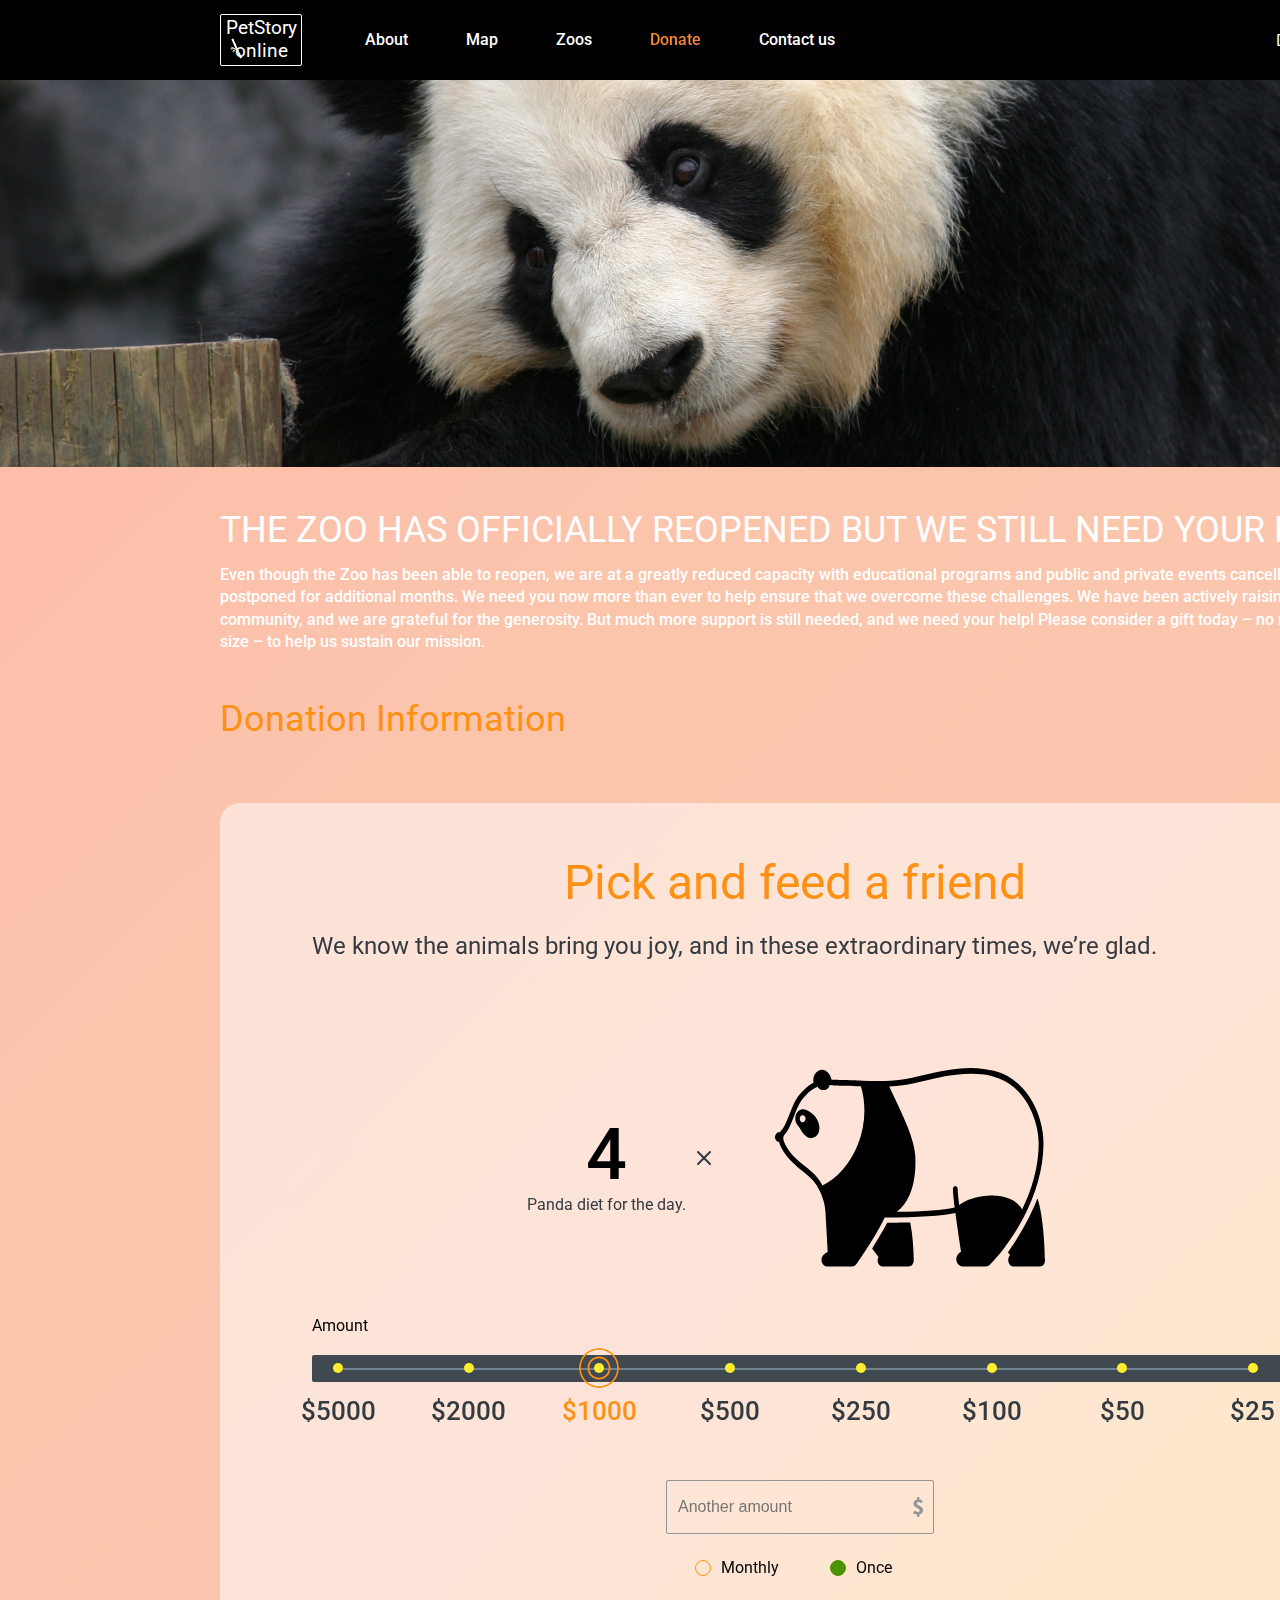
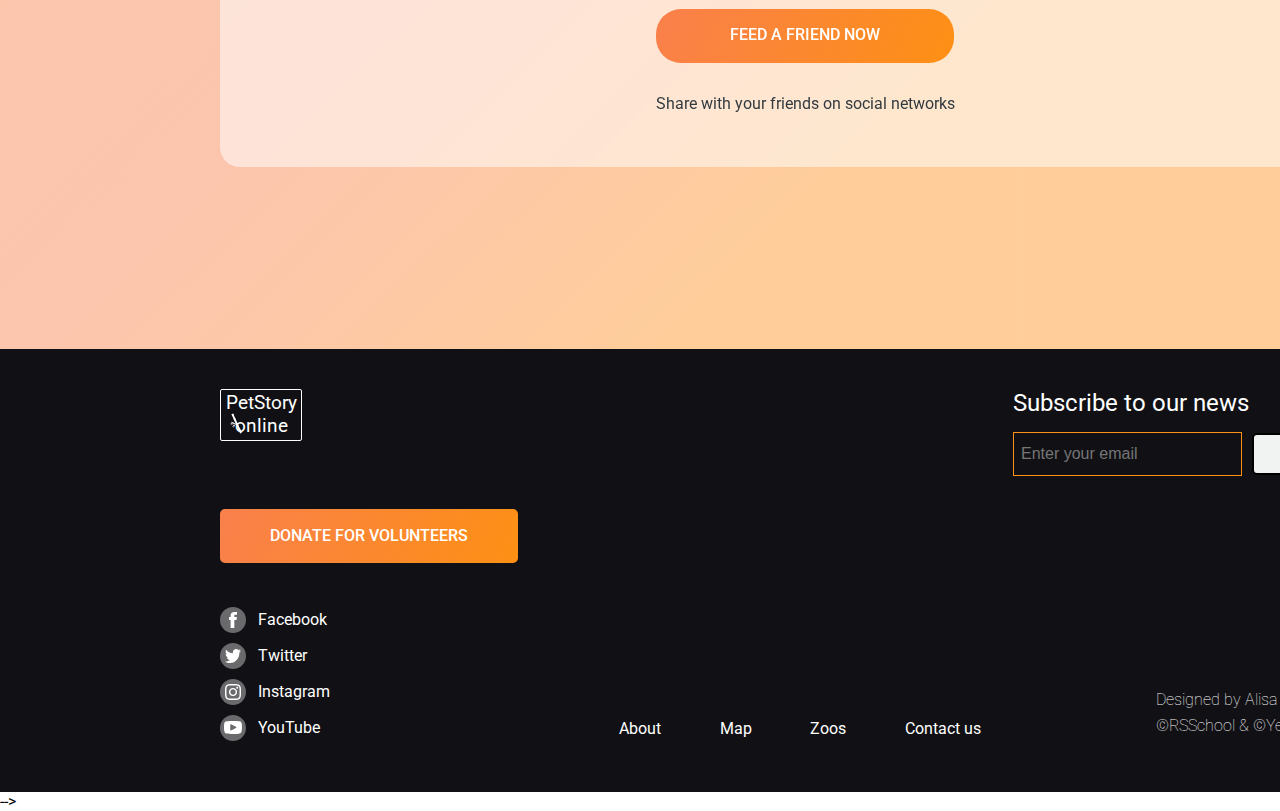
==== pages/donate/index.html @ 2d836d41 "feat: add donate page" ====
<!DOCTYPE html>
<html lang="en">

<head>
    <title>Online Zoo</title>
    <meta charset="UTF-8">
    <meta http-equiv="X-UA-Compatible" content="IE=edge">
    <meta name="viewport" content="width=device-width, initial-scale=1.0">
    <link href="style.css" rel="stylesheet">
    <link href="../../assets/styles/style.css" rel="stylesheet">
    <link rel="icon" type="image/png" href="../../assets/images/icon.png">
</head>

<body>
    <header>
        <div id="header-logo">
            <a href="../../pages/main/index.html"><img src="../../assets/images/bamboo.svg" alt="Bamboo logo" id="header-logo-img">
                <h1 id="logo-text">PetStory online</h1>
            </a>
        </div>
        <nav class="header-menu">
            <ul>
                <li><a href="../../pages/main/index.html">About</a></li>
                <li><a href="#">Map</a></li>
                <li><a href="#">Zoos</a></li>
                <li><a class="menu-active" href="../../pages/donate/index.html">Donate</a></li>
                <li><a href="#">Contact us</a></li>
            </ul>
        </nav>
        <a href="https://www.figma.com/file/jfEFwkXVj1WRq7sUHDr8os/PetStory-online" id="header-copyright">Designed by
            ©</a>
    </header>
    <main>
        <section id="panda"></section>
        <section id="donate">
            <div id="donate-box">
                <h3 id="donate-title">THE ZOO HAS OFFICIALLY REOPENED BUT WE STILL NEED YOUR HELP!</h3>
                <p id="donate-box-description">Even though the Zoo has been able to reopen, we are at a greatly reduced
                    capacity with educational
                    programs and public and private events cancelled or postponed for additional months. We need you now
                    more than ever to help ensure that we overcome these challenges. We have been actively raising funds
                    in the community, and we are grateful for the generosity. But much more support is still needed, and
                    we need your help! Please consider a gift today – no matter what size – to help us sustain our
                    mission.</p>
                <h3 id="donate-description">Donation Information</h3>

                <div id="pick-and-feed">
                    <div id="pick-and-feed-box">
                        <h2 id="pick-and-feed-title">Pick and feed a friend</h2>
                        <p id="pick-and-feed-description" class="subtitle">We know the animals bring you joy, and in
                            these extraordinary times, we’re glad.</p>
                        <div id="diet-box">
                            <div id="diet-panda-box">
                                <div id="diet-panda-quantity-box">
                                    <p id="diet-panda-quantity">4</p>
                                    <p id="diet-panda-quantity-description" class="body-roboto">Panda diet for the day.
                                    </p>
                                </div>
                                <img id="diet-panda-x" src="../../assets/images/donate/x.svg"></img>
                                <img id="diet-panda-img" src="../../assets/images/donate/animals-widget.svg"></img>
                            </div>
                        </div>
                        <form id="form">
                            <fieldset>
                                <p id="amount" class="body-roboto">Amount</p>
                                <div id="pick-amount-range">
                                    <span id="pick-amount-line"></span>
                                    <div id="pick-amount-range-box">
                                        <div class="pick-amount-range-input-box">
                                            <input id="$5000" type="radio" class="pick-amount-input" name="amount"
                                                value="$5000">
                                            <span class="pick-amount-circle"></span>
                                            <label class="pick-amount-range-input-description" for="$5000">$5000</label>
                                        </div>
                                        <div class="pick-amount-range-input-box">
                                            <input id="$2000" type="radio" class="pick-amount-input" name="amount"
                                                value="$2000">
                                            <span class="pick-amount-circle"></span>
                                            <label class="pick-amount-range-input-description" for="$2000">$2000</label>
                                        </div>
                                        <div class="pick-amount-range-input-box">
                                            <input id="$1000" type="radio" class="pick-amount-input" name="amount"
                                                value="1000" checked="checked">
                                            <span class="pick-amount-circle"></span>
                                            <label class="pick-amount-range-input-description" for="$1000">$1000</label>
                                        </div>
                                        <div class="pick-amount-range-input-box">
                                            <input id="$500" type="radio" class="pick-amount-input" name="amount"
                                                value="$500">
                                            <span class="pick-amount-circle"></span>
                                            <label class="pick-amount-range-input-description" for="$500">$500</label>
                                            </input>
                                        </div>
                                        <div class="pick-amount-range-input-box">
                                            <input id="$250" type="radio" class="pick-amount-input" name="amount"
                                                value="$250">
                                            <span class="pick-amount-circle"></span>
                                            <label class="pick-amount-range-input-description" for="$250">$250</label>
                                        </div>
                                        <div class="pick-amount-range-input-box">
                                            <input id="$100" type="radio" class="pick-amount-input" name="amount"
                                                value="$100">
                                            <span class="pick-amount-circle"></span>
                                            <label class="pick-amount-range-input-description" for="$100">$100</label>
                                        </div>
                                        <div class="pick-amount-range-input-box">
                                            <input id="$50" type="radio" class="pick-amount-input" name="amount"
                                                value="$50">
                                            <span class="pick-amount-circle"></span>
                                            <label class="pick-amount-range-input-description" for="$50">$50</label>
                                        </div>
                                        <div class="pick-amount-range-input-box">
                                            <input id="$25" type="radio" class="pick-amount-input" name="amount"
                                                value="$25">
                                            <span class="pick-amount-circle"></span>
                                            <label class="pick-amount-range-input-description" for="$25">$25</label>
                                        </div>
                                    </div>
                                </div>
                            </fieldset>
                            <div id="another-amount-box">
                                <input id="another-amount" class="body-roboto" type="number"
                                    placeholder="Another amount" min=1 max=9999>
                                <span id="another-amount-icon"></span>
                            </div>
                            <div id="amount-frequency-box">
                                <div class="amount-frequency-input-box">
                                    <input id="monthly" class="amount-frequency-input" type="radio"
                                        name="amount-frequency" value="Monthly">
                                    <label class="amount-frequency-input-description" for="monthly">Monthly</label>
                                </div>
                                <div class="amount-frequency-input-box">
                                    <input id="once" class="amount-frequency-input" type="radio" name="amount-frequency"
                                        value="Once" checked>
                                    <label class="amount-frequency-input-description" for="once">Once</label>
                                </div>
                            </div>
                            <a id="feed-btn" href="#" class="btn btn-rounded">FEED A FRIEND NOW</a>
                            <p id="share-text" class="body-roboto">Share with your friends on social networks</p>
                        </form>
                    </div>
                </div>
        </section>

        <footer>
            <div id="footer-box">
                <div id="footer-left-column">
                    <div id="header-logo">
                        <a href="../../pages/main/index.html"><img src="../../assets/images/bamboo.svg" alt="Bamboo logo"
                                id="header-logo-img">
                            <p id="logo-text">PetStory online</p>
                        </a>
                    </div>
                    <a href="../../pages/donate/index.html" id="donate-button" class="btn btn-squared">DONATE FOR VOLUNTEERS</a>
                    <nav id="socials">
                        <a href="https://www.facebook.com/" class="social-link-box">
                            <img class="social-icon" src="../../assets/images/facebook.svg">
                            <p class="social-text">Facebook</p>
                        </a>
                        <a href="https://www.twitter.com/" class="social-link-box">
                            <img class="social-icon" src="../../assets/images/twitter.svg">
                            <p class="social-text">Twitter</p>
                        </a>
                        <a href="https://www.instagram.com/" class="social-link-box">
                            <img class="social-icon" src="../../assets/images/instagram.svg">
                            <p class="social-text">Instagram</p>
                        </a>
                        <a href="https://www.youtube.com/" class="social-link-box">
                            <img class="social-icon" src="../../assets/images/youtube.svg">
                            <p class="social-text">YouTube</p>
                        </a>
                    </nav>
                </div>
                <nav id="footer-center-column">
                    <a href="../../pages/main/index.html" class="footer-nav-item">About</a>
                    <a href="#" class="footer-nav-item">Map</a>
                    <a href="#" class="footer-nav-item">Zoos</a>
                    <a href="#" class="footer-nav-item">Contact us</a>
                </nav>
                <div id="footer-right-column">
                    <p id="subscribe">Subscribe to our news</p>
                    <form id="footer-form">
                        <input id="email" type="email" placeholder="Enter your email" required></input>
                        <input type="submit" class="btn-submit" value="Submit"></input>
                </div>
            </div>

            <div id="footer-copyright">
                <p class="footer-copyright-text">Designed by Alisa Samborskaya</p>
                <p class="footer-copyright-text">©RSSchool & ©Yem Digital 2021</p>
            </div>
            </div>
        </footer> -->
    </main>
</body>

</html>
---- pages/donate/style.css ----
#panda {
    width: 1600px;
    height: 387px;
    background-image: url("../../assets/images/donate/panda_bg.png");
}

#donate {
    background: linear-gradient(315.75deg, rgba(254, 210, 144, 0.7) 30.06%, #FEBDAB 100.95%, rgba(254, 210, 144, 0.7) 106.36%), linear-gradient(315.75deg, rgba(254, 189, 171, 0.74) 30.06%, rgba(243, 169, 248, 0.66) 50.74%, #E0D8F0 80.49%, #EAF7FE 127.9%, #EAF7FE 149.54%), linear-gradient(315.75deg, rgba(254, 189, 171, 0.74) 30.06%, rgba(243, 169, 248, 0.66) 50.74%, #E0D8F0 80.49%, #EAF7FE 127.9%, #EAF7FE 149.54%);
    height: 1482px;
}

#donate-box {
    padding-top: 40px;
    margin: 0 220px 0 220px;
    width: 1160px;
}

#donate-title {
    color: white;
}

h3 {
    margin: 0;
    font-weight: 400;
    font-size: 36px;
    line-height: 130%;
}

h2 {
    margin: 0;
    font-weight: 400;
    font-size: 48px;
    line-height: 120%;
    text-align: center;
}

p {
    margin: 0;
    padding: 0;
    font-weight: 500;
    font-size: 16px;
    line-height: 140%;
}

form {
    display: flex;
    flex-direction: column;
    justify-content: center;
    align-items: center;
}

fieldset {
    padding: 0;
    margin: 0;
    border: none;
}

#donate-box-description {
    margin-top: 10px;
    color: white;
}

.subtitle {
    font-weight: 400;
    font-size: 24px;
    line-height: 120%;
}

.body-roboto {
    font-weight: 400;
    font-size: 16px;
    line-height: 140%;
}

#donate-description {
    margin-top: 43px;
    color: #FE9013;
}

#pick-and-feed {
    margin-top: 60px;
    height: 964px;
    background: rgba(255, 255, 255, 0.52);
    backdrop-filter: blur(2px);
    border-radius: 20px;
}

#pick-and-feed-box {
    color: #FE9013;
    padding: 40px 92px 62px 92px;
}

#pick-and-feed-title {
    margin-right: 10px;
    margin-top: 11px;
}

#pick-and-feed-description {
    color: #333B41;
    margin-top: 20px;
}

#diet-box {
    margin-top: 60px;
    height: 246px;
}

#diet-panda-box {
    display: flex;
    margin-left: 215px;
    flex-direction: row;
}

#diet-panda-qantity-box {
    width: 159px;
}

#diet-panda-quantity {
    margin: 105px 0 0 0;
    color: black;
    font-weight: 500;
    font-size: 72px;
    line-height: 80%;
    text-align: center;
}

#diet-panda-quantity-description {
    color: #333B41;
    margin: 11px 0 0 0;
}

#diet-panda-x {
    align-self: end;
    margin-bottom: 101.5px;
    margin-left: 11px;
}

#diet-panda-img {
    margin-left: 64px;
}

#amount {
    margin-top: 48.53px;
    color: black;
}

#pick-amount-range {
    margin-top: 17px;
    width: 976px;
    display: flex;
    position: relative;
    height: 27px;
    background: #404950;
    border-radius: 2px;
}

#pick-amount-line {
    z-index: 0;
    width: 915px;
    left: 31px;
    top: 13px;
    position: absolute;
    background: #72828E;
    height: 2px;
}

#pick-amount-range-box {
    position: relative;
    left: 6px;
    display: flex;
    justify-content: space-between;
    width: 955px;
    height: 100%;
}

.pick-amount-input {
    box-sizing: border-box;
    position: absolute;
    z-index: 1;
    width: 40px;
    height: 27px;
    -webkit-appearance: none;
}

.pick-amount-circle {
    width: 10px;
    height: 10px;
    border-radius: 50%;
    background: #FFEE2E;
}

.pick-amount-input:hover~.pick-amount-circle {
    background: #FE9013;
}

.pick-amount-input:checked~.pick-amount-circle {
    z-index: 1;
    position: absolute;
    background: url('../../assets/images/donate/roller_icon.svg') no-repeat center;
    width: 40px;
    height: 40px;
    overflow: visible;
}

.pick-amount-range-input-box {
    display: flex;
    width: 40px;
    height: 27px;
    justify-content: center;
    align-items: center;
    position: relative;
}

.pick-amount-range-input-description {
    position: absolute;
    top: 38px;
    font-weight: 500;
    font-size: 26px;
    line-height: 140%;
    color: #333B41;
}

.pick-amount-input:checked~.pick-amount-range-input-description {
    color: #FE9013;
}

#another-amount-box {
    box-sizing: border-box;
    display: flex;
    align-items: center;
    margin-top: 98px;
    width: 268px;
    height: 54px;
    border: 1px solid #929699;
    border-radius: 2px;
}

#another-amount {
    flex: 1;
    height: 54px;
    border: none;
    background: none;
    text-indent: 9px;
    color: #333B41;
}

#another-amount:focus {
    outline: none;
    /* -webkit-appearance: none; */
}

input::-webkit-outer-spin-button,
input::-webkit-inner-spin-button {
    -webkit-appearance: none;
    margin: 0;
}

#another-amount-icon {
    background: url(../../assets/images/donate/dollar.svg);
    height: 20px;
    width: 10px;
    margin-right: 10px;
}

#amount-frequency-box {
    display: flex;
    align-items: center;
    justify-content: space-between;
    margin-top: 23px;
    margin-right: 13px;
    width: 197px;
    height: 22px;
}

.amount-frequency-input-box {
    display: flex;
    align-items: center;
}

.amount-frequency-input {
    margin: 0;
    box-sizing: border-box;
    width: 16px;
    height: 16px;
    -webkit-appearance: none;
    border: 1px solid #FE9013;
    border-radius: 50%;
}

.amount-frequency-input:checked {
    background: #4B9200;
    border: 1px solid #4B9200;
}

.amount-frequency-input-description {
    margin-left: 10px;
    color: black;
}

#feed-btn {
    margin-left: 10px;
    margin-top: 30px;
}

#share-text {
    color: #333B41;
    margin-left: 10px;
    margin-top: 30px;
}
---- assets/styles/style.css ----
@import url("https://fonts.googleapis.com/css2?family=Roboto:wght@100;300;400;500;700&display=swap");

body {
    width: 1600px;
    margin: 0;
    font-family: 'Roboto', sans-serif;
    box-sizing: border-box;
}

header {
    color: white;
    padding: 14px 220px;
    display: flex;
    height: 52px;
    background-color: black;
    align-items: center;
}

#header-logo {
    align-items: center;
    display: flex;
    position: relative;
    width: 82px !important;
    height: 52px !important;
    border-radius: 2px;
    text-align: center;
    box-sizing: border-box;
    border: 1px solid #FFFFFF;
    border-radius: 2px;
}

#header-logo a {
    text-decoration: none;
}

#header-logo-img {
    position: absolute;
    /* width: 7.03px; */
    /* height: 20.98px; */
    left: 9.13px;
    top: 22.64px;

    /* transform: matrix(-0.9, 0.52, 0.4, 0.88, 0, 0); */
}

#logo-text {
    font-family: 'Roboto';
    font-style: normal;
    font-weight: 400;
    font-size: 19.0145px;
    line-height: 120%;
    text-align: center;
    margin: 0;
    color: white;
}

.header-menu ul {
    display: flex;
    justify-content: space-around;
    flex-direction: row;
    list-style-type: none;
    padding: 0;
    margin-left: 34px;
}

.header-menu li {
    margin: 0 29px;
}

.menu-active {
    background: -webkit-linear-gradient(113.96deg, #F9804B 1.49%, #FE9013 101.44%);
    -webkit-background-clip: text;
    -webkit-text-fill-color: transparent;
}

/* Style the links inside the navigation bar */
.header-menu a {
    font-family: 'Roboto';
    font-style: normal;
    font-weight: 500;
    /* font-size: 16px; */
    line-height: 140%;
    color: #FFFFFF;
    text-decoration: none;
}

/* Change the color of links on hover */
.header-menu a:hover {
    background: linear-gradient(113.96deg, #F9804B 1.49%, #FE9013 101.44%);
    -webkit-background-clip: text;
    -webkit-text-fill-color: transparent;
    background-clip: text;
}

#header-copyright {
    margin-left: auto;
}

#header-copyright:hover {
    background: linear-gradient(113.96deg, #F9804B 1.49%, #FE9013 101.44%);
    -webkit-background-clip: text;
    -webkit-text-fill-color: transparent;
    background-clip: text;
}

.btn {
    display: flex;
    justify-content: center;
    align-items: center;
    background: linear-gradient(113.96deg, #F9804B 1.49%, #FE9013 101.44%);
    font-weight: 500;
    font-size: 16px;
    line-height: 140%;
}

.btn:hover {
    background: #E47209;
}

.btn:active {
    background: #4B9200;
}

.btn:disabled {
    background: #767474;
}

.btn-round {
    margin: 0px 20px;
    border-radius: 50%;
    width: 62px;
    height: 62px;
}

.btn-rounded {
    width: 298px;
    height: 54px;
    border-radius: 25px;
}

.btn-squared {
    width: 298px;
    height: 54px;
    border-radius: 5px;
}

a {
    text-decoration: none;
    color: white;
}



footer {
    color: white;
    height: 443px;
    background: #111115;
    position: relative;
}

#footer-box {
    padding: 40px 220px 50px 220px;
    display: flex;
    justify-content: space-between;
}

#footer-left-column {
    width: 298px;
}

#donate-button {
    margin-top: 68px;
}

#socials {
    display: block;
    margin-top: 44px;
}

.social-link-box {
    margin-bottom: 10px;
    display: flex;
    flex-direction: row;
    align-items: center;
}

.social-link-box:hover .social-icon {
    background: #4B9200;
}

.social-link-box:hover .social-text {
    color: #4B9200;
}

.social-icon {
    width: 26px;
    height: 26px;
    background: rgba(196, 196, 196, 0.5);
    /* padding: 5px; */
    border-radius: 50px;
}

.social-text {
    margin: 0px 0px 0px 12px;
    font-weight: 400;
    font-size: 16px;
    line-height: 140%;
}

#footer-center-column {
    width: 362px;
    position: absolute;
    left: 619px;
    bottom: 52px;
    display: flex;
    flex-direction: row;
    justify-content: space-between;
}

.footer-nav-item {
    font-weight: 400;
    font-size: 16px;
    line-height: 140%;
}

.footer-nav-item:hover {
    background: linear-gradient(113.96deg, #F9804B 1.49%, #FE9013 101.44%);
    -webkit-background-clip: text;
    -webkit-text-fill-color: transparent;
    background-clip: text;
}

#footer-right-column {
    width: 367px;
}

#subscribe {
    margin: 0px;
    font-weight: 400;
    font-size: 24px;
    line-height: 120%;
}

#footer-form {
    display: flex;
    flex-direction: row;
    margin: 14px 0 0 0;
}

#email {
    background: #111115;
    margin: 0px;
    border: 0.7px solid #FE9013;
    width: 211px;
    height: 22px;
    font-weight: 400;
    font-size: 16px;
    line-height: 140%;
    color: #BDBDBD;
    padding: 10px 10px 10px 7px;
}

#email:focus-visible {
    outline: none;
}

#email:valid {
    border: 0.7px solid #4B9200;
}

#footer-form:invalid #email:not(:placeholder-shown), #footer-form:invalid #email:focus-visible {
    border: 0.7px solid #D31414;
}

.btn-submit {
    font-weight: 400;
    font-size: 16px;
    line-height: 140%;
    width: 129px;
    height: 42px;
    margin-left: 10px;
    background: #F1F3F2;
    color: black;
    border: 2px solid black;
    border-radius: 5px;
}

.btn-submit:active, #footer-form:valid .btn-submit:active {
    color: #4B9200;
    border: 2px solid #4B9200;
}

#footer-form:valid .btn-submit {
    color: black;
    border: 2px solid black;
}

#footer-form:invalid :focus-visible + .btn-submit {
    color: #D31414;
    border: 2px solid #D31414;
}

#footer-copyright {
    position: absolute;
    right: 218px;
    bottom: 50px;
}

.footer-copyright-text {
    margin: 5px 0px 5px 0px;
    font-weight: 100;
    font-size: 16px;
    line-height: 130%;
}
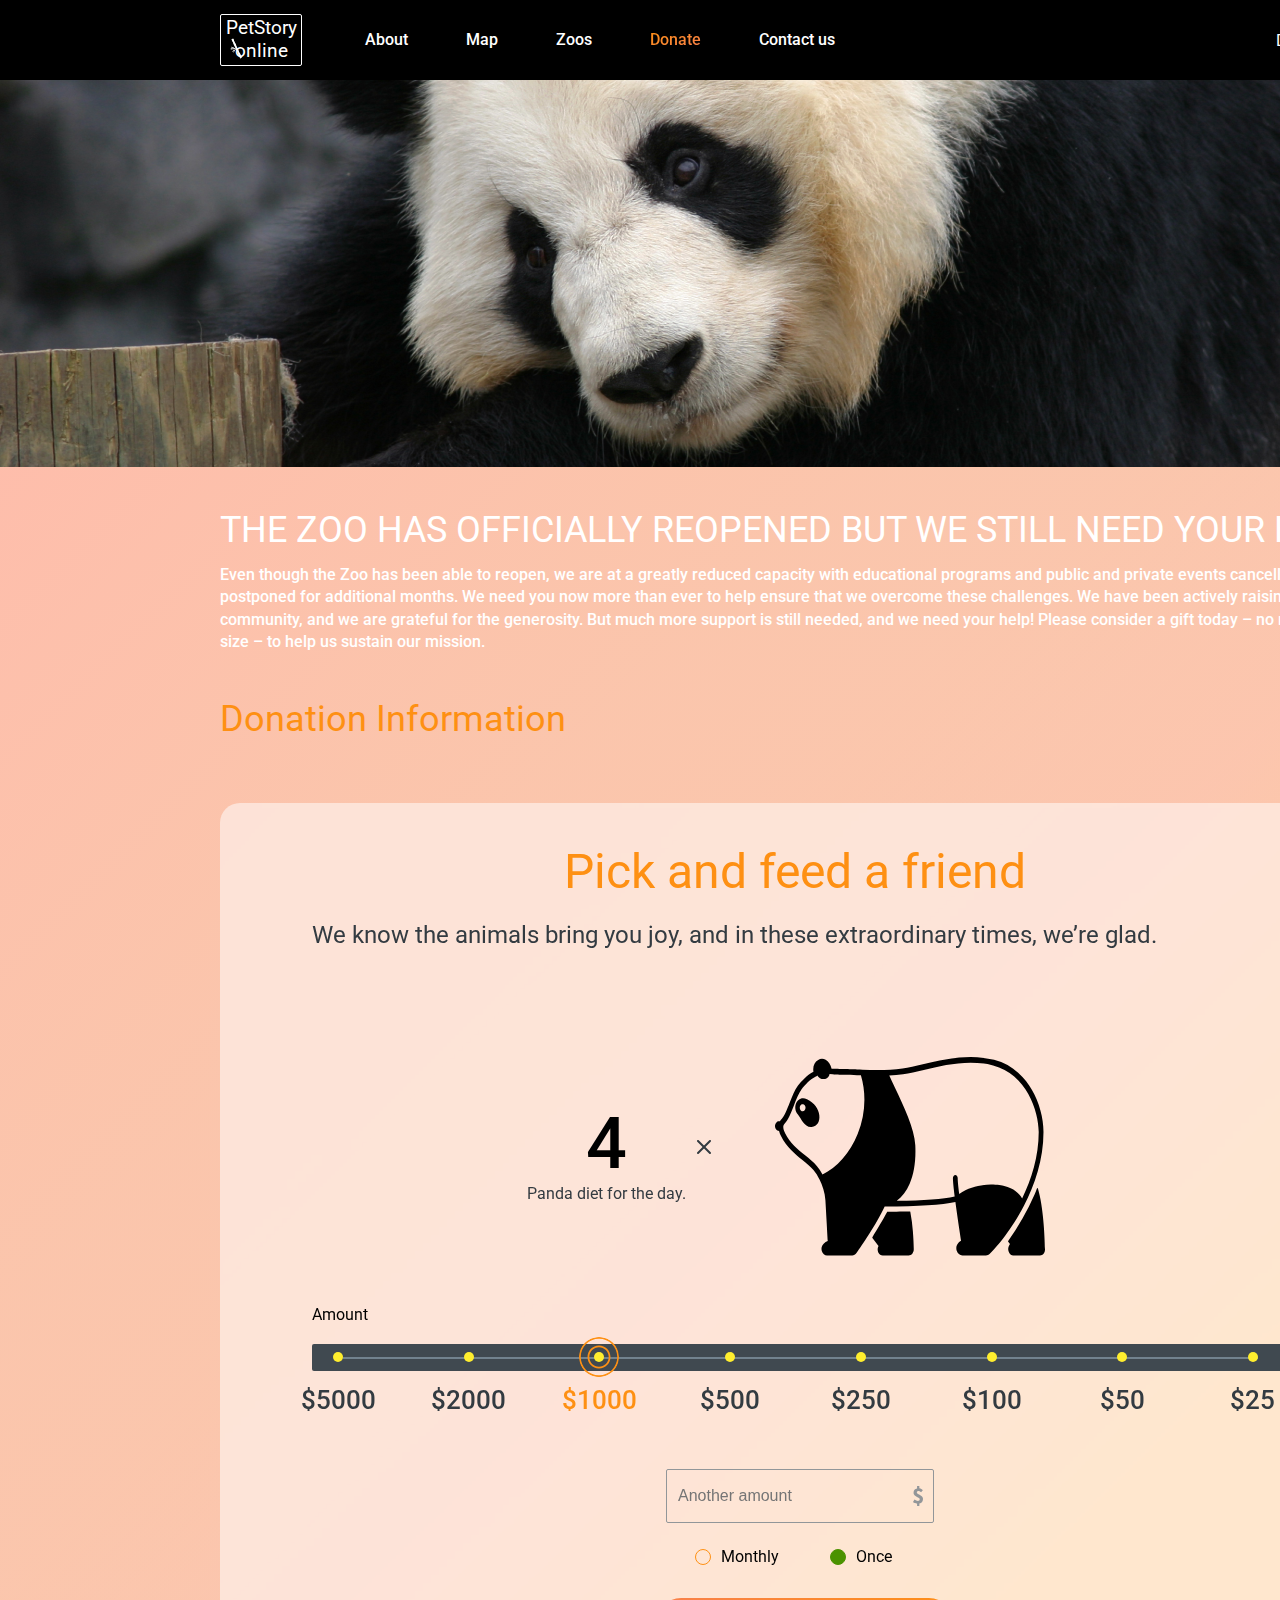
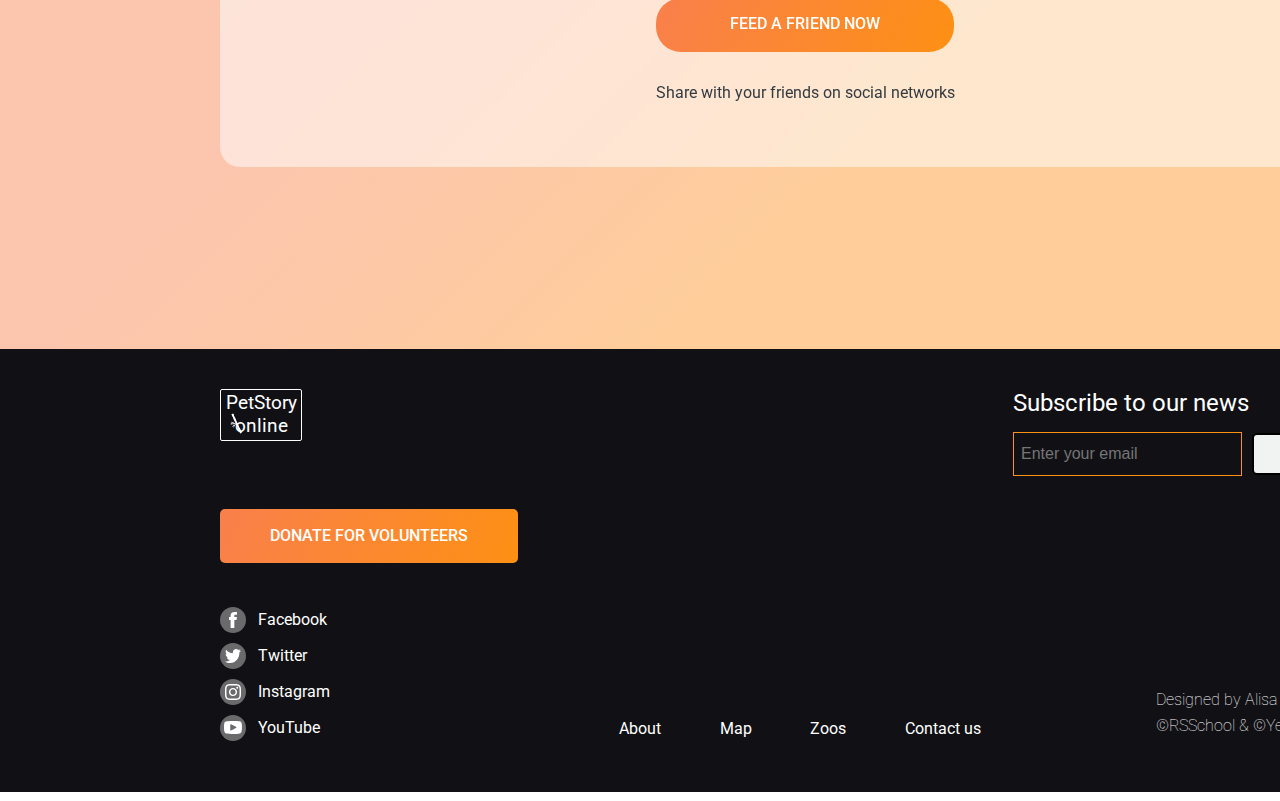
==== commit d778bc2f: "fix: remove unnecessary margin" ====
--- a/pages/donate/index.html
+++ b/pages/donate/index.html
@@ -190,7 +190,7 @@
                 <p class="footer-copyright-text">©RSSchool & ©Yem Digital 2021</p>
             </div>
             </div>
-        </footer> -->
+        </footer>
     </main>
 </body>
 
--- a/pages/donate/style.css
+++ b/pages/donate/style.css
@@ -92,7 +92,6 @@
 
 #pick-and-feed-title {
     margin-right: 10px;
-    margin-top: 11px;
 }
 
 #pick-and-feed-description {
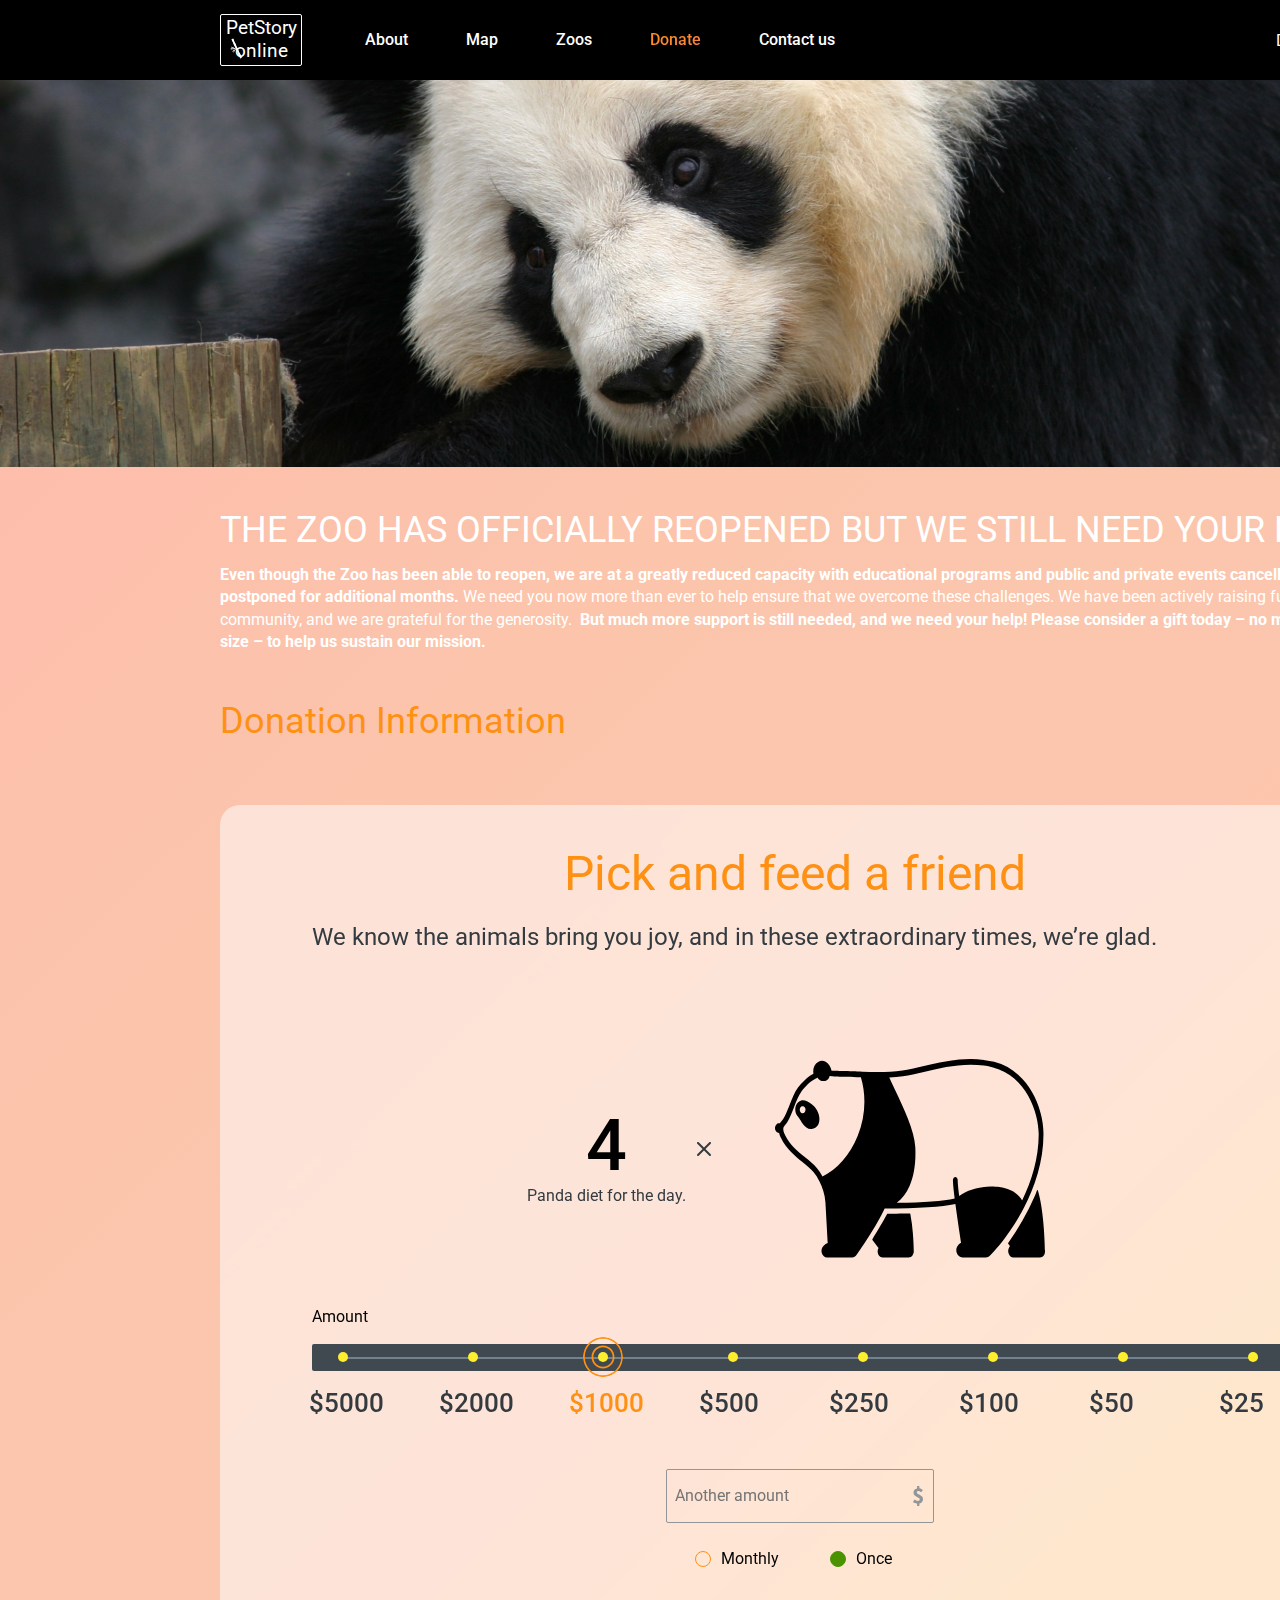
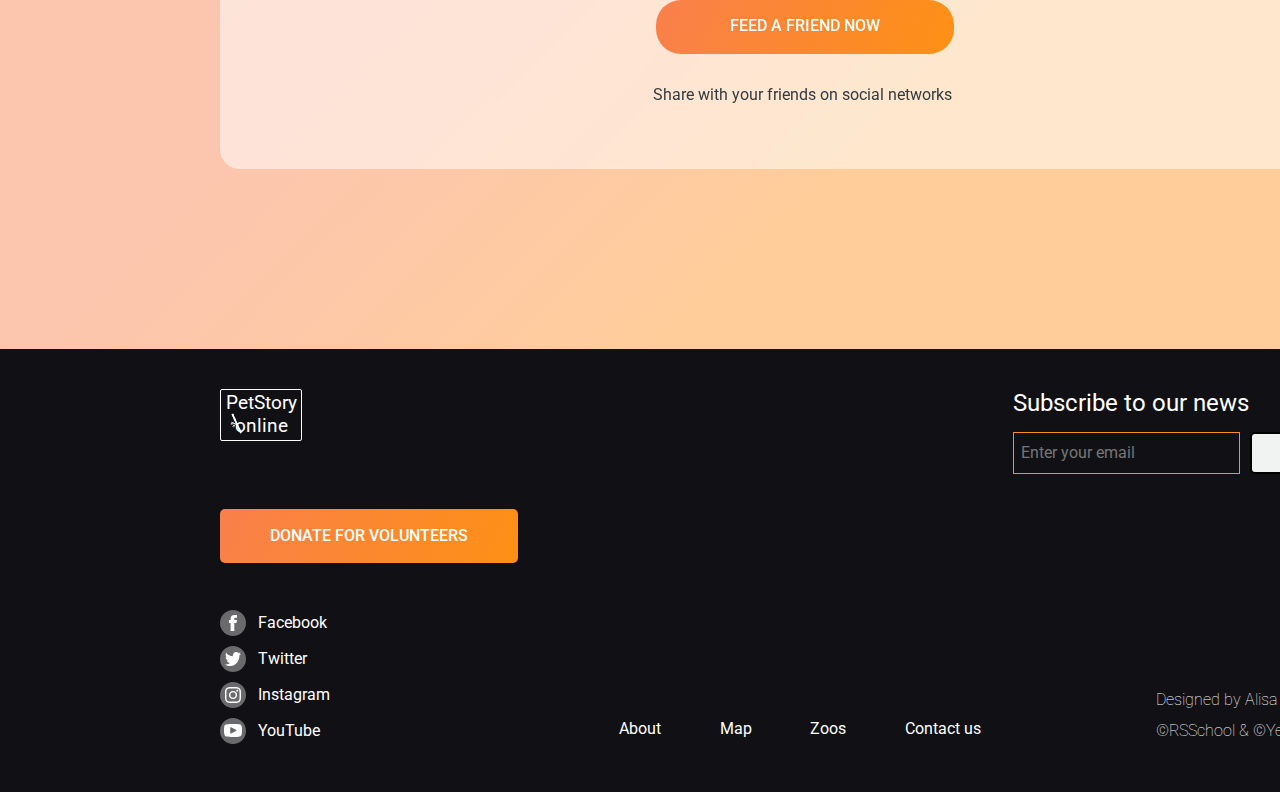
==== commit b1134f9f: "feat: add rlative layout" ====
--- a/pages/donate/index.html
+++ b/pages/donate/index.html
@@ -6,8 +6,8 @@
     <meta charset="UTF-8">
     <meta http-equiv="X-UA-Compatible" content="IE=edge">
     <meta name="viewport" content="width=device-width, initial-scale=1.0">
+    <link href="../../assets/styles/style.css" rel="stylesheet">
     <link href="style.css" rel="stylesheet">
-    <link href="../../assets/styles/style.css" rel="stylesheet">
     <link rel="icon" type="image/png" href="../../assets/images/icon.png">
 </head>
 
@@ -27,6 +27,7 @@
                 <li><a href="#">Contact us</a></li>
             </ul>
         </nav>
+        <img src="../../assets/images/burger_menu.svg" id="burger-menu">
         <a href="https://www.figma.com/file/jfEFwkXVj1WRq7sUHDr8os/PetStory-online" id="header-copyright">Designed by
             ©</a>
     </header>
@@ -35,13 +36,13 @@
         <section id="donate">
             <div id="donate-box">
                 <h3 id="donate-title">THE ZOO HAS OFFICIALLY REOPENED BUT WE STILL NEED YOUR HELP!</h3>
-                <p id="donate-box-description">Even though the Zoo has been able to reopen, we are at a greatly reduced
+                <p id="donate-box-description"><b>Even though the Zoo has been able to reopen, we are at a greatly reduced
                     capacity with educational
-                    programs and public and private events cancelled or postponed for additional months. We need you now
+                    programs and public and private events cancelled or postponed for additional months.</b> We need you now
                     more than ever to help ensure that we overcome these challenges. We have been actively raising funds
-                    in the community, and we are grateful for the generosity. But much more support is still needed, and
+                    in the community, and we are grateful for the generosity. &nbsp;<b>But much more support is still needed, and
                     we need your help! Please consider a gift today – no matter what size – to help us sustain our
-                    mission.</p>
+                    mission.</b></p>
                 <h3 id="donate-description">Donation Information</h3>
 
                 <div id="pick-and-feed">
@@ -67,53 +68,53 @@
                                     <span id="pick-amount-line"></span>
                                     <div id="pick-amount-range-box">
                                         <div class="pick-amount-range-input-box">
-                                            <input id="$5000" type="radio" class="pick-amount-input" name="amount"
-                                                value="$5000">
+                                            <input id="amount5000" type="radio" class="pick-amount-input" name="amount"
+                                                value="amount5000">
                                             <span class="pick-amount-circle"></span>
-                                            <label class="pick-amount-range-input-description" for="$5000">$5000</label>
+                                            <label id="desc5000" class="pick-amount-range-input-description" for="amount5000">$5000</label>
                                         </div>
                                         <div class="pick-amount-range-input-box">
-                                            <input id="$2000" type="radio" class="pick-amount-input" name="amount"
-                                                value="$2000">
+                                            <input id="amount2000" type="radio" class="pick-amount-input" name="amount"
+                                                value="amount2000">
                                             <span class="pick-amount-circle"></span>
-                                            <label class="pick-amount-range-input-description" for="$2000">$2000</label>
+                                            <label id="desc2000" class="pick-amount-range-input-description" for="amount2000">$2000</label>
                                         </div>
                                         <div class="pick-amount-range-input-box">
-                                            <input id="$1000" type="radio" class="pick-amount-input" name="amount"
+                                            <input id="amount1000" type="radio" class="pick-amount-input" name="amount"
                                                 value="1000" checked="checked">
                                             <span class="pick-amount-circle"></span>
-                                            <label class="pick-amount-range-input-description" for="$1000">$1000</label>
+                                            <label id="desc1000" class="pick-amount-range-input-description" for="amount1000">$1000</label>
                                         </div>
                                         <div class="pick-amount-range-input-box">
-                                            <input id="$500" type="radio" class="pick-amount-input" name="amount"
-                                                value="$500">
+                                            <input id="amount500" type="radio" class="pick-amount-input" name="amount"
+                                                value="amount500">
                                             <span class="pick-amount-circle"></span>
-                                            <label class="pick-amount-range-input-description" for="$500">$500</label>
+                                            <label id="desc500" class="pick-amount-range-input-description" for="amount500">$500</label>
                                             </input>
                                         </div>
                                         <div class="pick-amount-range-input-box">
-                                            <input id="$250" type="radio" class="pick-amount-input" name="amount"
-                                                value="$250">
+                                            <input id="amount250" type="radio" class="pick-amount-input" name="amount"
+                                                value="amount250">
                                             <span class="pick-amount-circle"></span>
-                                            <label class="pick-amount-range-input-description" for="$250">$250</label>
+                                            <label id="desc250" class="pick-amount-range-input-description" for="amount250">$250</label>
                                         </div>
                                         <div class="pick-amount-range-input-box">
-                                            <input id="$100" type="radio" class="pick-amount-input" name="amount"
-                                                value="$100">
+                                            <input id="amount100" type="radio" class="pick-amount-input" name="amount"
+                                                value="amount100">
                                             <span class="pick-amount-circle"></span>
-                                            <label class="pick-amount-range-input-description" for="$100">$100</label>
+                                            <label id="desc100" class="pick-amount-range-input-description" for="amount100">$100</label>
                                         </div>
                                         <div class="pick-amount-range-input-box">
-                                            <input id="$50" type="radio" class="pick-amount-input" name="amount"
-                                                value="$50">
+                                            <input id="amount50" type="radio" class="pick-amount-input" name="amount"
+                                                value="amount50">
                                             <span class="pick-amount-circle"></span>
-                                            <label class="pick-amount-range-input-description" for="$50">$50</label>
+                                            <label id="desc50" class="pick-amount-range-input-description" for="amount50">$50</label>
                                         </div>
                                         <div class="pick-amount-range-input-box">
-                                            <input id="$25" type="radio" class="pick-amount-input" name="amount"
-                                                value="$25">
+                                            <input id="amount25" type="radio" class="pick-amount-input" name="amount"
+                                                value="amount25">
                                             <span class="pick-amount-circle"></span>
-                                            <label class="pick-amount-range-input-description" for="$25">$25</label>
+                                            <label id="desc25" class="pick-amount-range-input-description" for="amount25">$25</label>
                                         </div>
                                     </div>
                                 </div>
@@ -145,10 +146,10 @@
         <footer>
             <div id="footer-box">
                 <div id="footer-left-column">
-                    <div id="header-logo">
+                    <div id="footer-logo">
                         <a href="../../pages/main/index.html"><img src="../../assets/images/bamboo.svg" alt="Bamboo logo"
-                                id="header-logo-img">
-                            <p id="logo-text">PetStory online</p>
+                                id="footer-logo-img">
+                            <p id="footer-logo-text">PetStory online</p>
                         </a>
                     </div>
                     <a href="../../pages/donate/index.html" id="donate-button" class="btn btn-squared">DONATE FOR VOLUNTEERS</a>
--- a/assets/styles/style.css
+++ b/assets/styles/style.css
@@ -1,9 +1,13 @@
-@import url("https://fonts.googleapis.com/css2?family=Roboto:wght@100;300;400;500;700&display=swap");
+@import url("https://fonts.googleapis.com/css2?family=Roboto:wght@100;200;300;400;500;600;700&display=swap");
+
+* {
+    box-sizing: border-box;
+    font-family: 'Roboto', sans-serif;
+}
 
 body {
     width: 1600px;
     margin: 0;
-    font-family: 'Roboto', sans-serif;
     box-sizing: border-box;
 }
 
@@ -11,17 +15,18 @@
     color: white;
     padding: 14px 220px;
     display: flex;
-    height: 52px;
+    height: 80px;
     background-color: black;
     align-items: center;
 }
 
-#header-logo {
+#header-logo,
+#footer-logo {
     align-items: center;
     display: flex;
     position: relative;
-    width: 82px !important;
-    height: 52px !important;
+    width: 82px;
+    height: 52px;
     border-radius: 2px;
     text-align: center;
     box-sizing: border-box;
@@ -29,11 +34,13 @@
     border-radius: 2px;
 }
 
-#header-logo a {
+#header-logo a,
+#footer-logo a {
     text-decoration: none;
 }
 
-#header-logo-img {
+#header-logo-img,
+#footer-logo-img {
     position: absolute;
     /* width: 7.03px; */
     /* height: 20.98px; */
@@ -43,8 +50,8 @@
     /* transform: matrix(-0.9, 0.52, 0.4, 0.88, 0, 0); */
 }
 
-#logo-text {
-    font-family: 'Roboto';
+#logo-text,
+#footer-logo-text {
     font-style: normal;
     font-weight: 400;
     font-size: 19.0145px;
@@ -75,7 +82,6 @@
 
 /* Style the links inside the navigation bar */
 .header-menu a {
-    font-family: 'Roboto';
     font-style: normal;
     font-weight: 500;
     /* font-size: 16px; */
@@ -103,6 +109,11 @@
     background-clip: text;
 }
 
+
+#burger-menu {
+    display: none;
+}
+
 .btn {
     display: flex;
     justify-content: center;
@@ -159,7 +170,7 @@
 }
 
 #footer-box {
-    padding: 40px 220px 50px 220px;
+    padding: 40px 220px 38px 220px;
     display: flex;
     justify-content: space-between;
 }
@@ -174,7 +185,7 @@
 
 #socials {
     display: block;
-    margin-top: 44px;
+    margin-top: 47px;
 }
 
 .social-link-box {
@@ -251,8 +262,8 @@
     background: #111115;
     margin: 0px;
     border: 0.7px solid #FE9013;
-    width: 211px;
-    height: 22px;
+    width: 237px;
+    height: 42px;
     font-weight: 400;
     font-size: 16px;
     line-height: 140%;
@@ -268,7 +279,8 @@
     border: 0.7px solid #4B9200;
 }
 
-#footer-form:invalid #email:not(:placeholder-shown), #footer-form:invalid #email:focus-visible {
+#footer-form:invalid #email:not(:placeholder-shown),
+#footer-form:invalid #email:focus-visible {
     border: 0.7px solid #D31414;
 }
 
@@ -276,7 +288,7 @@
     font-weight: 400;
     font-size: 16px;
     line-height: 140%;
-    width: 129px;
+    width: 135px;
     height: 42px;
     margin-left: 10px;
     background: #F1F3F2;
@@ -285,7 +297,8 @@
     border-radius: 5px;
 }
 
-.btn-submit:active, #footer-form:valid .btn-submit:active {
+.btn-submit:active,
+#footer-form:valid .btn-submit:active {
     color: #4B9200;
     border: 2px solid #4B9200;
 }
@@ -295,7 +308,7 @@
     border: 2px solid black;
 }
 
-#footer-form:invalid :focus-visible + .btn-submit {
+#footer-form:invalid :focus-visible+.btn-submit {
     color: #D31414;
     border: 2px solid #D31414;
 }
@@ -303,7 +316,7 @@
 #footer-copyright {
     position: absolute;
     right: 218px;
-    bottom: 50px;
+    bottom: 45px;
 }
 
 .footer-copyright-text {
@@ -312,3 +325,210 @@
     font-size: 16px;
     line-height: 130%;
 }
+
+.footer-copyright-text:first-child {
+    margin-top: 10px;
+    margin-bottom: 10px;
+}
+
+@media (max-width: 1000px) {
+    body {
+        width: 1000px;
+    }
+
+    header {
+        padding: 14px 30px;
+        position: relative;
+        z-index: 1;
+    }
+
+    .header-menu ul {
+        margin-left: 38px;
+    }
+
+    .header-menu li {
+        margin: 0 24px;
+    }
+
+    #footer-box {
+        padding-left: 31px;
+        padding-right: 62px;
+    }
+
+    #footer-center-column {
+        left: 321px;
+        width: 332px;
+    }
+
+    #footer-copyright {
+        right: 31px;
+        bottom: 45px;
+    }
+
+}
+
+@media (max-width: 640px) {
+    body {
+        width: 640px;
+    }
+
+    header {
+        z-index: 99;
+        top: 0;
+        width: 100%;
+        position: fixed;
+        height: 34px;
+        padding: 2.29px 20.07px;
+    }
+
+    main {
+        margin-top: 34px;
+    }
+
+    #header-logo {
+        border: none;
+        width: 46.86px;
+        height: 29.03px;
+        left: 0px;
+        align-items: flex-start;
+    }
+
+    #logo-text {
+        font-size: 12.2899px;
+    }
+
+    #header-logo-img {
+        width: 10px;
+        height: 16px;
+        left: 3px;
+        top: 13.99px;
+    }
+
+    .header-menu ul {
+        display: none;
+    }
+
+    #header-copyright {
+        display: none;
+    }
+
+    #burger-menu {
+        display: block;
+        margin-left: auto;
+    }
+
+    footer {
+        height: 282px;
+    }
+
+    #footer-logo-img {
+        left: 12px;
+    }
+
+    #footer-box {
+        padding: 13px 0px 0px 20px;
+    }
+
+    #donate-button {
+        margin-top: 33px;
+    }
+
+    #footer-right-column {
+        display: none;
+    }
+
+    #footer-copyright {
+        right: 21px;
+        bottom: 7px;
+    }
+
+    #socials {
+        position: absolute;
+        right: 20px;
+        bottom: 86px;
+    }
+
+    .social-link-box {
+        margin-bottom: 20px;
+    }
+
+    .social-text {
+        display: none;
+    }
+
+    #footer-center-column {
+        left: 20px;
+        bottom: 11px;
+        width: 300px;
+    }
+}
+
+@media (max-width: 320px) {
+    body {
+        width: 320px;
+    }
+
+    header {
+        padding: 2.29px 10.07px;
+    }
+
+    footer {
+        height: 334px;
+        padding: 6px 10px 0 10px;
+    }
+
+    #footer-box {
+        padding: 0;
+    }
+
+    #footer-logo {
+        margin: auto;
+        width: 128px;
+        border: none;
+    }
+
+    #footer-logo-img {
+        top: 12px;
+        left: 73px;
+    }
+
+    #donate-button {
+        margin-top: 70px;
+    }
+
+    #socials {
+        right: 63px;
+        height: 26px;
+        margin: 0;
+        top: 73px;
+        display: flex;
+        justify-content: space-between;
+        width: 194px;
+    }
+
+    .social-link-box {
+        margin: 0;
+    }
+
+    #footer-copyright {
+        height: 70px;
+        right: 11px;
+        bottom: 60px;
+    }
+
+    #footer-copyright>p {
+        font-weight: 100;
+        font-size: 15px;
+        line-height: 120%;
+    }
+
+    .footer-copyright-text:last-child {
+        margin-top: 13px;
+    }
+
+    #footer-center-column {
+        bottom: 20px;
+        width: 280px;
+        left: 20px;
+    }
+}--- a/pages/donate/style.css
+++ b/pages/donate/style.css
@@ -37,7 +37,7 @@
 p {
     margin: 0;
     padding: 0;
-    font-weight: 500;
+    font-weight: 400;
     font-size: 16px;
     line-height: 140%;
 }
@@ -73,7 +73,7 @@
 }
 
 #donate-description {
-    margin-top: 43px;
+    margin-top: 45px;
     color: #FE9013;
 }
 
@@ -144,7 +144,7 @@
 }
 
 #pick-amount-range {
-    margin-top: 17px;
+    margin-top: 15px;
     width: 976px;
     display: flex;
     position: relative;
@@ -164,6 +164,7 @@
 }
 
 #pick-amount-range-box {
+    padding-left: 5px;
     position: relative;
     left: 6px;
     display: flex;
@@ -211,8 +212,9 @@
 }
 
 .pick-amount-range-input-description {
+    left: -14px;
     position: absolute;
-    top: 38px;
+    top: 41px;
     font-weight: 500;
     font-size: 26px;
     line-height: 140%;
@@ -239,7 +241,7 @@
     height: 54px;
     border: none;
     background: none;
-    text-indent: 9px;
+    text-indent: 6px;
     color: #333B41;
 }
 
@@ -265,7 +267,7 @@
     display: flex;
     align-items: center;
     justify-content: space-between;
-    margin-top: 23px;
+    margin-top: 25px;
     margin-right: 13px;
     width: 197px;
     height: 22px;
@@ -303,6 +305,507 @@
 
 #share-text {
     color: #333B41;
-    margin-left: 10px;
+    margin-left: 5px;
     margin-top: 30px;
+}
+
+@media (max-width: 1000px) {
+
+    #panda {
+        width: 1000px;
+        position: static;
+        height: 390px;
+        background-image: url("../../assets/images/donate/panda_bg_small.png");
+    }
+
+    #donate {
+        height: 1333px;
+    }
+
+    #donate-box {
+        margin-left: 30px;
+        width: 939px;
+    }
+
+    #donate-title {
+        width: 778px;
+    }
+
+    #donate-box-description {
+        padding-top: 20px;
+    }
+
+    #pick-and-feed {
+        margin-top: 40px;
+        height: 919px;
+    }
+
+    #pick-and-feed-title {
+        margin-right: 20px;
+        margin-top: -20px;
+    }
+
+    #pick-and-feed-box {
+        padding: 40px 41px 62px 46px;
+    }
+
+    #diet-panda-box {
+        margin-left: 151px;
+    }
+
+    #pick-and-feed-description {
+        margin-top: 11px;
+        margin-left: 1px;
+    }
+
+    #diet-box {
+        padding-top: 0px;
+    }
+
+    .pick-amount-range-input-box:first-child {
+        display: none;
+    }
+
+    #amount {
+        margin-left: -2px;
+    }
+
+    #pick-amount-range {
+        width: 809px;
+        margin-right: 4px;
+        margin-top: 15px;
+    }
+
+    #pick-amount-line {
+        width: 785px;
+        left: 13px;
+    }
+
+    #pick-amount-range-box {
+        width: 809px;
+    }
+
+    #another-amount-box {
+        margin-top: 97px;
+    }
+
+    #another-amount {
+        margin-left: -5px;
+    }
+
+    #button-feed {
+        margin-left: 0px;
+        margin-top: 29px;
+    }
+
+    #share-text {
+        margin-left: 0px;
+    }
+
+    .pick-amount-range-input-box {
+        left: -7px;
+        width: 27px;
+    }
+
+    #desc2000 {
+        left: -5px;
+    }
+
+    #desc1000 {
+        left: -6px;
+    }
+
+    #desc500 {
+        left: -6px;
+    }
+
+    #desc250 {
+        left: -6px;
+    }
+
+    #desc100 {
+        left: -6px;
+    }
+
+    #desc50 {
+        left: -4px;
+    }
+
+    #desc25 {
+        left: -4px;
+    }
+
+    #amount-frequency-box {
+        margin-right: 20px;
+    }
+
+    #feed-btn {
+        margin-left: 0;
+    }
+
+    #footer-center-column {
+        left: 333px;
+        width: 332px;
+    }
+
+}
+
+@media (max-width: 640px) {
+    #panda {
+        width: 640px;
+        height: 335px;
+        background-image: url("../../assets/images/donate/panda_bg_tablet.png");
+    }
+
+    h3 {
+        font-size: 24px;
+    }
+
+    #donate-box {
+        width: 592px;
+    }
+
+    #donate-title {
+        font-size: 24px;
+        width: 600px;
+        margin-left: -10.5px;
+        margin-top: -10px;
+        line-height: 120%;
+    }
+
+    #donate-box-description {
+        padding-top: 9px;
+        margin-left: -11px;
+    }
+
+    #donate-description {
+        margin-top: 28px;
+        font-size: 36px;
+        margin-left: -10px;
+    }
+
+    #pick-and-feed {
+        margin-top: 31px;
+        margin-left: -10px;
+        width: 600px;
+    }
+
+    #pick-and-feed-title {
+        margin-right: 3px;
+        margin-top: -8px;
+    }
+
+    #pick-and-feed-description {
+        margin-top: 19px;
+        margin-left: -4px;
+        text-align: center;
+    }
+
+    #diet-panda-box {
+        margin-left: -19px;
+        margin-top: -10px;
+    }
+
+    #amount-frequency-box {
+        margin-top: 30px;
+        margin-right: 25px;
+    }
+
+    fieldset {
+        margin: -8px -13px 0 0;
+    }
+
+    #amount {
+        margin-left: -4px;
+    }
+
+    #pick-amount-range {
+        width: 600px;
+        margin-left: -15px;
+        margin-top: 7px;
+    }
+
+    #pick-amount-line {
+        width: 524px;
+        left: 41px;
+    }
+
+    .pick-amount-range-input-box:nth-child(1),
+    .pick-amount-range-input-box:nth-child(2),
+    .pick-amount-range-input-box:nth-child(3) {
+        display: none;
+    }
+
+    #pick-amount-range-box {
+        left: 27px;
+        width: 553px;
+    }
+
+    #desc500 {
+        left: -10px;
+    }
+
+    #desc250 {
+        left: -10px;
+    }
+
+    #desc100 {
+        left: -10px;
+    }
+
+    #desc50 {
+        left: -10px;
+    }
+
+    #desc25 {
+        left: -10px;
+    }
+
+    #another-amount-box {
+        margin-top: 98px;
+        margin-left: -6px;
+    }
+
+    #another-amount-box {
+        width: 178px;
+        height: 41px;
+    }
+
+    #another-amount-icon {
+        margin-right: 8px;
+    }
+
+    #share-text {
+        margin-left: -5px;
+    }
+
+    #footer-center-column {
+        left: 21px;
+        bottom: 12px;
+        width: 296px;
+    }
+
+}
+
+@media (max-width: 320px) {
+
+    #panda {
+        background-image: url("../../assets/images/donate/panda_bg_mobile.png");
+        width: 320px;
+        height: 187px;
+    }
+
+    #donate {
+        height: unset;
+        padding-bottom: 21px;
+    }
+
+    #donate-title {
+        line-height: 122%;
+        width: 300px;
+        margin-left: -20.5px;
+        margin-top: -10px;
+    }
+
+    #donate-box {
+        width: 279px;
+    }
+
+    #donate-box-description {
+        padding-top: 9px;
+        margin-left: -21px;
+        line-height: 138%;
+    }
+
+    #donate-description {
+        margin-top: 29px;
+        font-size: 24px;
+        margin-left: -20px;
+    }
+
+    h2 {
+        font-size: 24px;
+    }
+
+    #pick-and-feed {
+        margin-top: 28px;
+        margin-left: -20px;
+        width: 300px;
+        height: 591px;
+    }
+
+    #pick-and-feed-box {
+        padding: 0;
+    }
+
+    #pick-and-feed-title {
+        margin-right: -1px;
+        margin-top: 0;
+        padding-top: 20px;
+    }
+
+    .subtitle {
+        font-size: 16px;
+    }
+
+    #pick-and-feed-description {
+        line-height: 135%;
+        margin-top: 10px;
+        margin-left: -1px;
+    }
+
+    #diet-panda-img {
+        width: 160.4px;
+        height: 156.92px;
+        margin-top: -41px;
+    }
+
+    #diet-panda-quantity {
+        font-size: 40.6px;
+        margin-top: 27px;
+        margin-left: 0px;
+    }
+
+    #diet-panda-box {
+        margin-left: 0px;
+        margin-top: -16px;
+        width: 309px;
+    }
+
+    #diet-panda-x {
+        align-self: end;
+        margin-bottom: 67px;
+        margin-top: -6px;
+        margin-left: 6px;
+        width: 8px;
+    }
+
+    #diet-panda-quantity-description {
+        font-weight: 400;
+        font-size: 9.02255px;
+        line-height: 140%;
+        margin: 6px 0 0 0;
+    }
+
+    #diet-panda-img {
+        margin-left: 36px;
+    }
+
+    #amount {
+        margin-left: -9px;
+        font-size: 16px;
+        margin-top: -129px;
+    }
+
+    #pick-amount-range {
+        width: 300px;
+        height: 13.5px;
+        margin-left: -9px;
+        margin-top: 9px;
+    }
+
+    #pick-amount-line {
+        height: 1px;
+        width: 261px;
+        left: 20px;
+        top: 6px;
+    }
+
+    .input-value {
+        font-size: 13px;
+    }
+
+    .pick-amount-circle {
+        width: 5px;
+        height: 5px;
+    }
+
+    #pick-amount-range-box {
+        padding-left: 13px;
+        left: 0px;
+        width: 300px;
+    }
+
+    .pick-amount-range-input-box {
+        height: 13.5px;
+    }
+
+    .pick-amount-input:checked~.pick-amount-circle {
+        background-position: center;
+        background-size: contain;
+        width: 20px;
+        height: 20px;
+    }
+
+    .pick-amount-range-input-description {
+        font-weight: 500;
+        font-size: 13px;
+        line-height: 140%;
+        top: 19px;
+    }
+
+    #desc500 {
+        left: 1px;
+    }
+
+    #desc250 {
+        left: 1px;
+    }
+
+    #desc100 {
+        left: 1px;
+    }
+
+    #desc50 {
+        left: 1px;
+    }
+
+    #desc25 {
+        left: 1px;
+    }
+
+    .input-amount:checked~.amount-icon {
+        background: url(../../assets/images/donate/roller_icon320.svg);
+        width: 20px;
+        height: 20px;
+        background-size: contain;
+        background-position: center;
+    }
+
+    #amount-frequency-box {
+        margin-top: 24px;
+        margin-right: 23px;
+    }
+
+    #feed-btn {
+        margin-top: 28px;
+    }
+
+    #another-amount-box {
+        width: 180px;
+        height: 42px;
+        margin-top: -35px;
+        margin-left: 2px;
+    }
+
+    #another-amount {
+        text-indent: 8px;
+        font-size: 16px;
+    }
+
+    #button-feed {
+        margin-left: 1px;
+        margin-top: 20px;
+    }
+
+    #share-text {
+        margin-left: -1px;
+        font-size: 16px;
+    }
+
+    #footer-center-column {
+        left: 21px;
+        bottom: 19px;
+        width: 278px;
+    }
 }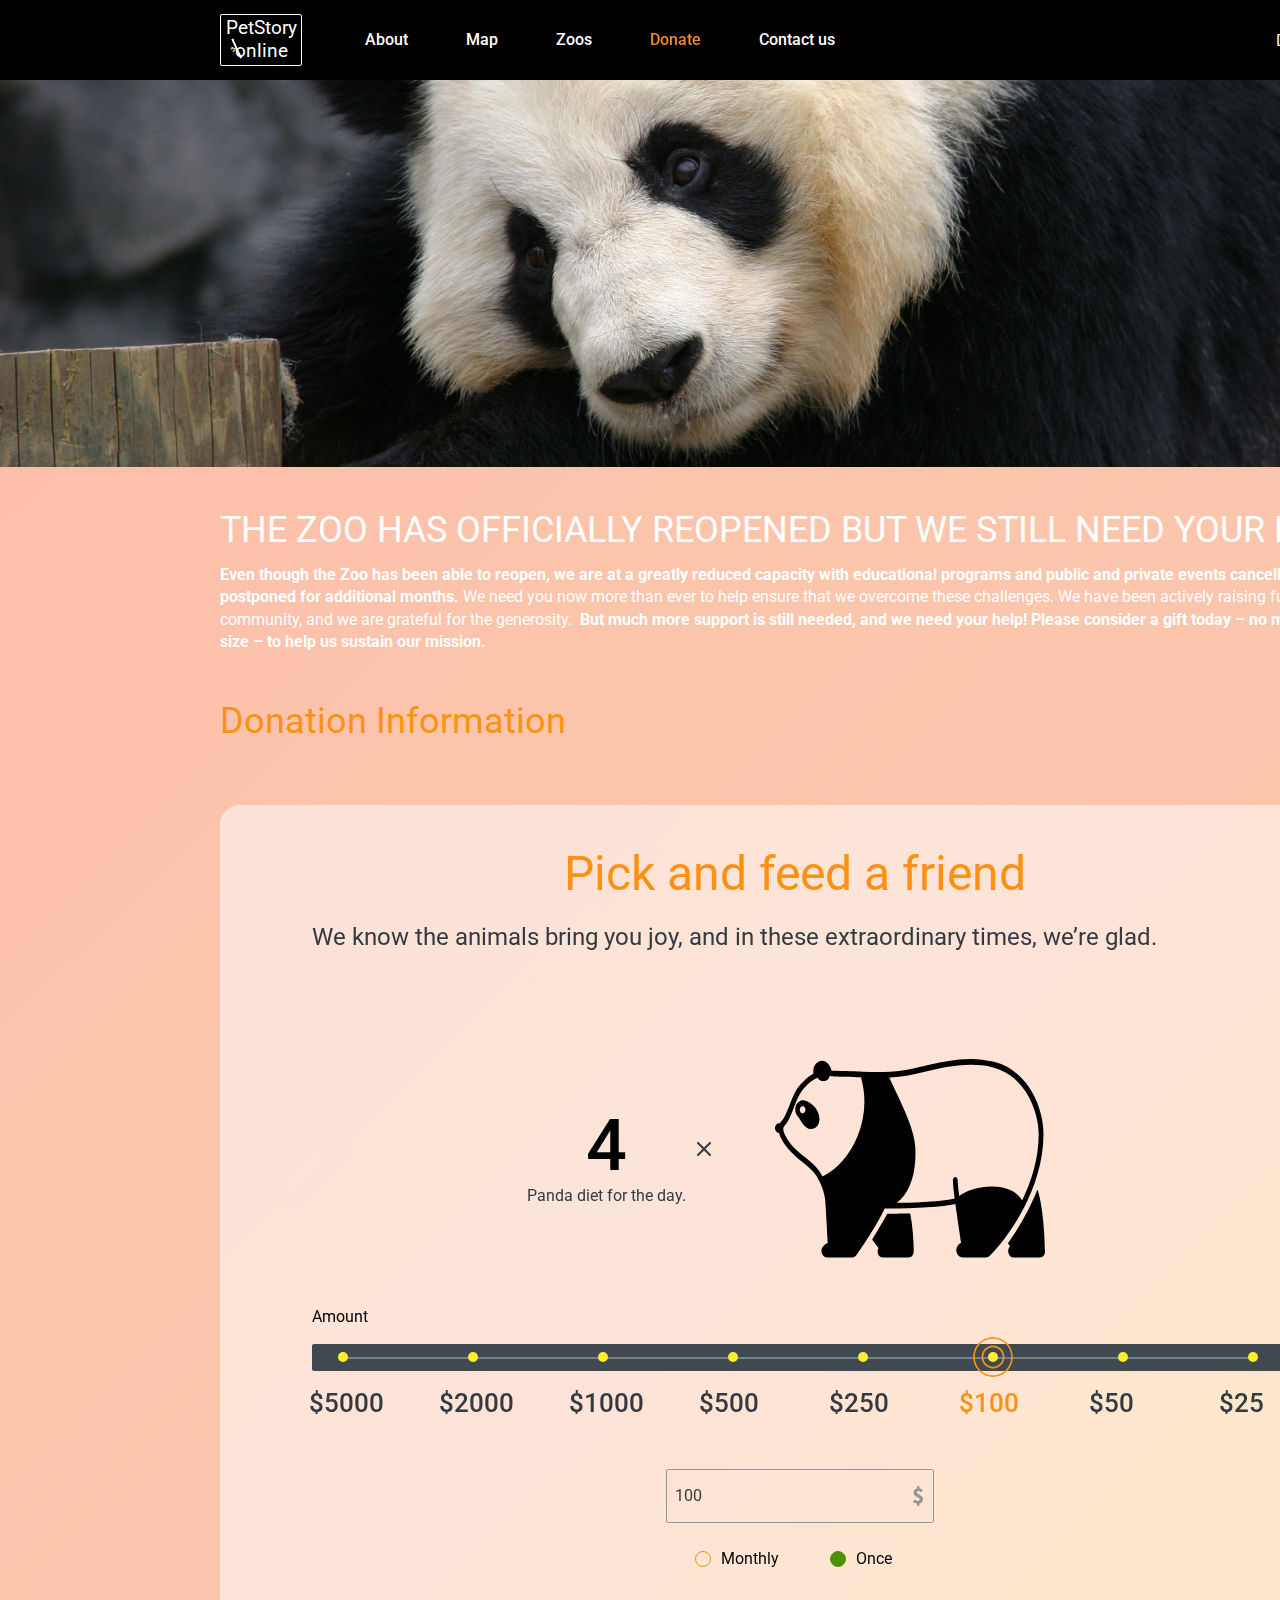
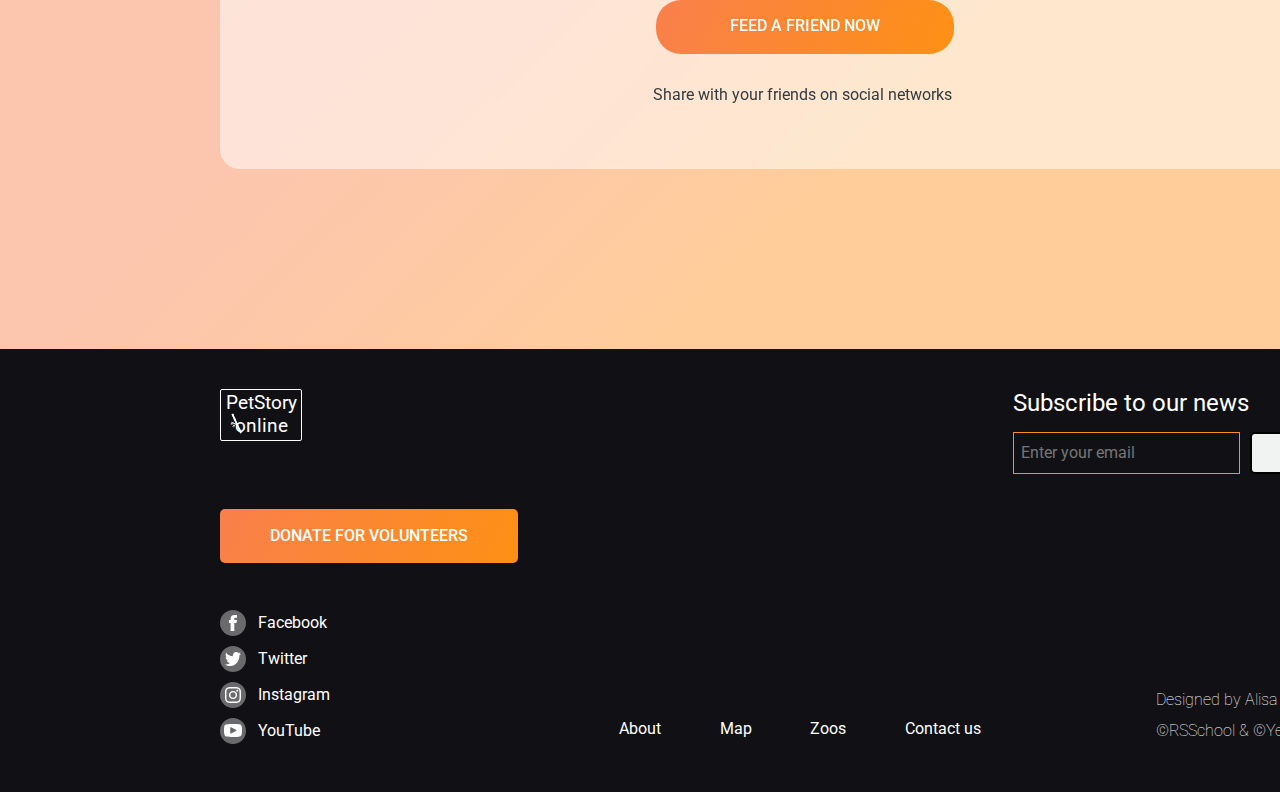
==== commit 935fc68b: "fix: 1000 by default in donate" ====
--- a/pages/donate/index.html
+++ b/pages/donate/index.html
@@ -13,13 +13,13 @@
 
 <body>
     <header>
-        <div id="header-logo">
-            <a href="../../pages/main/index.html"><img src="../../assets/images/bamboo.svg" alt="Bamboo logo" id="header-logo-img">
-                <h1 id="logo-text">PetStory online</h1>
+        <div class="header-logo">
+            <a href="../../pages/main/index.html"><img src="../../assets/images/bamboo.svg" alt="Bamboo logo" class="header-logo-img">
+                <h1 class="logo-text">PetStory online</h1>
             </a>
         </div>
         <nav class="header-menu">
-            <ul>
+            <ul class="header-menu-list">
                 <li><a href="../../pages/main/index.html">About</a></li>
                 <li><a href="#">Map</a></li>
                 <li><a href="#">Zoos</a></li>
@@ -27,8 +27,8 @@
                 <li><a href="#">Contact us</a></li>
             </ul>
         </nav>
-        <img src="../../assets/images/burger_menu.svg" id="burger-menu">
-        <a href="https://www.figma.com/file/jfEFwkXVj1WRq7sUHDr8os/PetStory-online" id="header-copyright">Designed by
+        <img src="../../assets/images/burger_menu.svg" class="burger-menu">
+        <a href="https://www.figma.com/file/jfEFwkXVj1WRq7sUHDr8os/PetStory-online" class="header-copyright">Designed by
             ©</a>
     </header>
     <main>
@@ -69,50 +69,50 @@
                                     <div id="pick-amount-range-box">
                                         <div class="pick-amount-range-input-box">
                                             <input id="amount5000" type="radio" class="pick-amount-input" name="amount"
-                                                value="amount5000">
+                                                value="5000">
                                             <span class="pick-amount-circle"></span>
                                             <label id="desc5000" class="pick-amount-range-input-description" for="amount5000">$5000</label>
                                         </div>
                                         <div class="pick-amount-range-input-box">
                                             <input id="amount2000" type="radio" class="pick-amount-input" name="amount"
-                                                value="amount2000">
+                                                value="2000">
                                             <span class="pick-amount-circle"></span>
                                             <label id="desc2000" class="pick-amount-range-input-description" for="amount2000">$2000</label>
                                         </div>
                                         <div class="pick-amount-range-input-box">
                                             <input id="amount1000" type="radio" class="pick-amount-input" name="amount"
-                                                value="1000" checked="checked">
+                                                value="1000">
                                             <span class="pick-amount-circle"></span>
                                             <label id="desc1000" class="pick-amount-range-input-description" for="amount1000">$1000</label>
                                         </div>
                                         <div class="pick-amount-range-input-box">
                                             <input id="amount500" type="radio" class="pick-amount-input" name="amount"
-                                                value="amount500">
+                                                value="500">
                                             <span class="pick-amount-circle"></span>
                                             <label id="desc500" class="pick-amount-range-input-description" for="amount500">$500</label>
                                             </input>
                                         </div>
                                         <div class="pick-amount-range-input-box">
                                             <input id="amount250" type="radio" class="pick-amount-input" name="amount"
-                                                value="amount250">
+                                                value="250">
                                             <span class="pick-amount-circle"></span>
                                             <label id="desc250" class="pick-amount-range-input-description" for="amount250">$250</label>
                                         </div>
                                         <div class="pick-amount-range-input-box">
                                             <input id="amount100" type="radio" class="pick-amount-input" name="amount"
-                                                value="amount100">
+                                                value="100" checked>
                                             <span class="pick-amount-circle"></span>
                                             <label id="desc100" class="pick-amount-range-input-description" for="amount100">$100</label>
                                         </div>
                                         <div class="pick-amount-range-input-box">
                                             <input id="amount50" type="radio" class="pick-amount-input" name="amount"
-                                                value="amount50">
+                                                value="50">
                                             <span class="pick-amount-circle"></span>
                                             <label id="desc50" class="pick-amount-range-input-description" for="amount50">$50</label>
                                         </div>
                                         <div class="pick-amount-range-input-box">
                                             <input id="amount25" type="radio" class="pick-amount-input" name="amount"
-                                                value="amount25">
+                                                value="25">
                                             <span class="pick-amount-circle"></span>
                                             <label id="desc25" class="pick-amount-range-input-description" for="amount25">$25</label>
                                         </div>
@@ -121,7 +121,7 @@
                             </fieldset>
                             <div id="another-amount-box">
                                 <input id="another-amount" class="body-roboto" type="number"
-                                    placeholder="Another amount" min=1 max=9999>
+                                    placeholder="Another amount" min=1 max=9999 value="100">
                                 <span id="another-amount-icon"></span>
                             </div>
                             <div id="amount-frequency-box">
@@ -148,7 +148,7 @@
                 <div id="footer-left-column">
                     <div id="footer-logo">
                         <a href="../../pages/main/index.html"><img src="../../assets/images/bamboo.svg" alt="Bamboo logo"
-                                id="footer-logo-img">
+                                class="footer-logo-img">
                             <p id="footer-logo-text">PetStory online</p>
                         </a>
                     </div>
@@ -194,5 +194,6 @@
         </footer>
     </main>
 </body>
-
+<script src="../../assets/js/header.js"></script>
+<script src="amount.js"></script>
 </html>--- a/assets/styles/style.css
+++ b/assets/styles/style.css
@@ -3,12 +3,14 @@
 * {
     box-sizing: border-box;
     font-family: 'Roboto', sans-serif;
+    transition: all 0.5s;
 }
 
 body {
     width: 1600px;
     margin: 0;
     box-sizing: border-box;
+    overflow-x: hidden;
 }
 
 header {
@@ -20,7 +22,7 @@
     align-items: center;
 }
 
-#header-logo,
+.header-logo,
 #footer-logo {
     align-items: center;
     display: flex;
@@ -34,23 +36,23 @@
     border-radius: 2px;
 }
 
-#header-logo a,
+.header-logo a,
 #footer-logo a {
     text-decoration: none;
 }
 
-#header-logo-img,
-#footer-logo-img {
+.header-logo-img,
+.footer-logo-img {
     position: absolute;
-    /* width: 7.03px; */
-    /* height: 20.98px; */
+    /* width: 7.03px;
+    height: 20.98px; */
     left: 9.13px;
     top: 22.64px;
 
     /* transform: matrix(-0.9, 0.52, 0.4, 0.88, 0, 0); */
 }
 
-#logo-text,
+.logo-text,
 #footer-logo-text {
     font-style: normal;
     font-weight: 400;
@@ -61,7 +63,7 @@
     color: white;
 }
 
-.header-menu ul {
+.header-menu-list {
     display: flex;
     justify-content: space-around;
     flex-direction: row;
@@ -98,11 +100,11 @@
     background-clip: text;
 }
 
-#header-copyright {
+.header-copyright {
     margin-left: auto;
 }
 
-#header-copyright:hover {
+.header-copyright:hover {
     background: linear-gradient(113.96deg, #F9804B 1.49%, #FE9013 101.44%);
     -webkit-background-clip: text;
     -webkit-text-fill-color: transparent;
@@ -110,7 +112,7 @@
 }
 
 
-#burger-menu {
+.burger-menu {
     display: none;
 }
 
@@ -331,6 +333,33 @@
     margin-bottom: 10px;
 }
 
+.header-menu-close-btn,
+.popup-close-btn {
+    width: 30px;
+    height: 30px;
+    background-size: contain;
+    background-image: url("../../assets/images/close.svg");
+}
+
+.popup-close-btn {
+    width: 20px;
+    height: 20px;
+    background-size: cover;
+    margin-left: auto;
+}
+
+.popup {
+    background-color: rgb(0, 0, 0, 0.7);
+    width: 100%;
+    height: 100%;
+    position: fixed;
+    top: 0;
+    z-index: 98;
+    display: flex;
+    justify-content: center;
+    align-items: center;
+}
+
 @media (max-width: 1000px) {
     body {
         width: 1000px;
@@ -342,7 +371,7 @@
         z-index: 1;
     }
 
-    .header-menu ul {
+    .header-menu-list {
         margin-left: 38px;
     }
 
@@ -385,7 +414,7 @@
         margin-top: 34px;
     }
 
-    #header-logo {
+    .header-logo {
         border: none;
         width: 46.86px;
         height: 29.03px;
@@ -393,35 +422,93 @@
         align-items: flex-start;
     }
 
-    #logo-text {
+    .header-logo a {
+        width: 50px;
+    }
+
+    .logo-text {
         font-size: 12.2899px;
     }
 
-    #header-logo-img {
+    .header-logo-img {
         width: 10px;
         height: 16px;
         left: 3px;
         top: 13.99px;
     }
 
-    .header-menu ul {
+    .header-menu-list {
         display: none;
     }
 
-    #header-copyright {
+    .header-copyright {
         display: none;
     }
 
-    #burger-menu {
+    .burger-menu {
         display: block;
         margin-left: auto;
     }
 
+    .header-menu-opened li {
+        margin: 0 0 14.5px 0;
+    }
+
+    .header-opened {
+        padding: 10px;
+        background-color: white;
+        color: black;
+        height: 329px;
+        flex-direction: column;
+        align-items: flex-start;
+    }
+
+    .header-opened a {
+        color: black;
+    }
+
+    .logo-text-opened {
+        padding-top: 2px;
+        width: 65.6px;
+        height: 41.6px;
+        font-weight: 400;
+        font-size: 15.2116px;
+        line-height: 120%;
+        border: 1px solid #FE9013;
+        color: #FE9013;
+    }
+
+    .burger-opened {
+        display: none;
+    }
+
+    .header-menu-opened {
+        display: block;
+        margin: 0;
+        padding: 43px 0 0 0;
+    }
+
+    .header-copyright-opened {
+        display: block;
+        margin: 0;
+        font-weight: 500;
+        line-height: 140%;
+    }
+
+    .logo-opened {
+        justify-content: space-between;
+        width: 100%;
+    }
+
+    .logo-img-opened {
+        display: none;
+    }
+
     footer {
         height: 282px;
     }
 
-    #footer-logo-img {
+    .footer-logo-img {
         left: 12px;
     }
 
@@ -487,7 +574,7 @@
         border: none;
     }
 
-    #footer-logo-img {
+    .footer-logo-img {
         top: 12px;
         left: 73px;
     }
